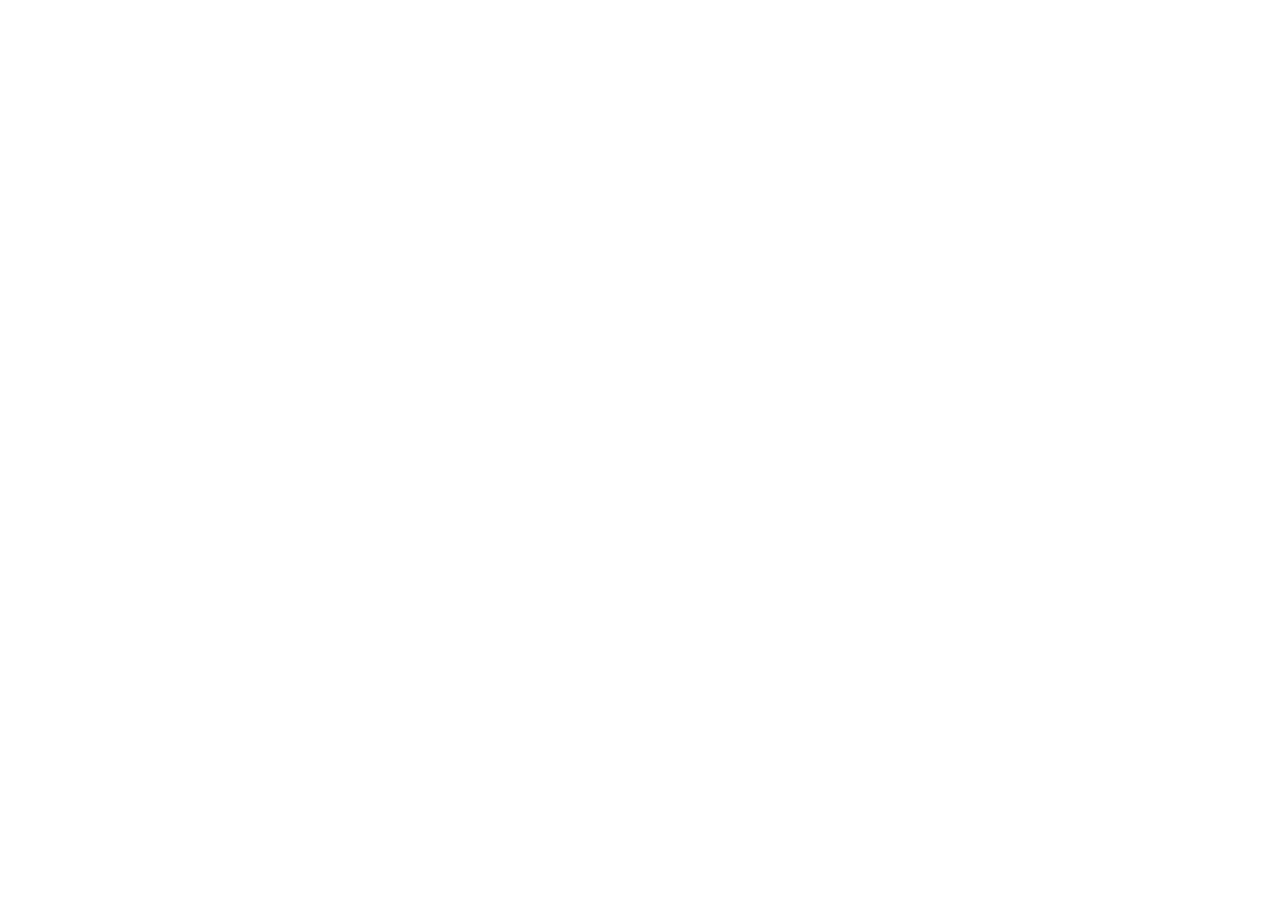
==== dashboard.html @ 737c9f6a "first commit" ====
<!DOCTYPE html>
<html lang="en">
<head>
    <link rel="stylesheet" href="css/D-base.css">
    <link rel="stylesheet" href="css/D-upload-form.css">
    <link rel="stylesheet" href="css/D-announcements.css">
    <link rel="stylesheet" href="css/switch.css">
    <link rel="stylesheet" href="css/D-theme.css">
    
    <meta charset="UTF-8">
    <meta name="viewport" content="width=device-width, initial-scale=1.0">
    <meta name="theme-color" content="#174d38">
    <title>OCalendar | Admin dashboard</title>
</head>
<body>

    <section class="D-dashboard">
        <div class="D-Header">
            <div class="D-logo header-left"><p><span class="brand-accent">OC</span>ALENDAR</p></div>
            <div class="D-title">Administration</div>
            <a class="switcher" href="homepage.html">View calendar <span aria-hidden="true">→</span></a>
        </div>

        <div class="D-sidebar">
            <button type="button" class="D-user" aria-pressed="false">User management</button>
            <button type="button" class="D-event" aria-pressed="false">Events</button>
            <button type="button" class="D-suspension" aria-pressed="false">Suspensions</button>
            <button type="button" class="D-upload" aria-pressed="false">Publish</button>
        </div>

        <div class="D-content-area">
            <!-- A LOT OF DIV e.g class="content-user" -->
            <div class="content-user hidden">
                <div class="content-header">
                    <div class="header-left"><p>USER</p></div>
                    <div class="header-middle user-count"></div>
                    <div class="header-right"></div>
                </div>

                <div class="user-list" id="userList">

                </div>
            </div>

            <div class="content-event hidden">
                <div class="content-header">
                    <div class="header-left"><p>EVENTS</p></div>
                    <div class="header-middle"></div>
                    <div class="header-right"><div class="filter-icon filter-event"><img src="asset/filter.svg" alt=""></div></div>
                
                </div>
                <div class="announcement-list" id="eventList"></div>

            </div>

            <div class="content-suspension hidden">
                <div class="content-header">
                    <div class="header-left"><p>SUSPENSION</p></div>
                    <div class="header-middle"></div>
                    <div class="header-right"><div class="filter-icon filter-suspension "><img src="asset/filter.svg" alt=""></div>
                    
                </div>
                </div>
                <div class="announcement-list" id="suspensionList"></div>

            </div>

            <div class="content-upload">
                <div class="content-header">
                    <div class="header-left"><p>UPLOAD</p></div>
                    <div class="header-middle"></div>
                    <div class="header-right"></div>
                </div>

                    <form id="announcementForm" class="edit-panel">
                        <!-- TITLE -->
                        <label for="title" class="pos-title">Title</label>
                        <input type="text" id="title" placeholder="Enter announcement title" required class="pos-title-input">

                        <!-- Description -->
                        <label for="description" class="pos-description">Description</label>
                        <textarea id="description" placeholder="Enter announcement details..." required class="pos-description-input"></textarea>

                        <!-- IMAGE PREV -->
                        <label class="pos-image-label">Announcement Image</label>

                        <div class="image-preview">
                            <img id="imagePreview" src="asset/announcement-placeholder.svg" alt="Image preview">
                        </div>

                        <input type="file" id="image" accept="image/*" class="pos-image-input">

                        <!-- Content Type -->
                            <label for="contentType" class="pos-content-type-label">Content</label>
                                <select id="contentType" required class="pos-content-type">
                            <option value="" disabled selected>Select content type</option>
                            <option value="Events">Events</option>
                            <option value="Suspension">Suspension</option>
                                </select>

                                <!-- Department -->
                            <label for="department" class="pos-dept-label">Department</label>
                                <select id="department" required class="pos-dept">
                            <option value="" disabled selected>Select department</option>
                            <option value="DPRO">DPRO</option>
                            <option value="IBED">IBED</option>
                            <option value="COLLEGE">COLLEGE</option>
                            <option value="MANAGEMENT">MANAGEMENT</option>
                                </select>

                                <!-- College Program -->
                                <!-- add hidden soon -->
                            <div id="programContainer" class="pos-program-cont">

                                <label for="program" class="pos-program-label">College Program</label>

                                <select id="program" class="pos-program">
                                    <option value="" disabled selected>Select college program</option>
                                    <option value="CAD">
                                        Criminology, Arts and Sciences
                                    </option>
                                    <option value="CS">
                                        College of Computer Studies
                                    </option>
                                    <option value="HRS">
                                        College of Health Related Sciences
                                    </option>
                                    <option value="TE">
                                        College of Teacher Education
                                    </option>
                                    <option value="CME">
                                        College of Corporate and Management Education
                                    </option>
                                </select>

                            </div>

                            <!-- Date -->
                            <label for="eventDate" class="pos-date-label">Date</label>
                            <input type="date" id="eventDate" required class="pos-date">

                            <!-- Time -->
                            <label for="eventTime" class="pos-time-label">Time</label>
                            <input type="time" id="eventTime" required class="pos-time">

                            <!-- Buttons -->
                            <div class="form-buttons pos-form-buttons">
                                <button type="button" id="cancelEdit">Cancel</button>
                                <button type="submit" id="saveButton">Publish Announcement</button>
                            </div>

                    </form>

            </div>


        </div>



    </section>
    <script src="js/announcement-store.js"></script>
    <script src="js/dashboard-guard.js"></script>
    <script src="js/nav.js"></script>
    <script src="js/upload.js"></script>
    <script src="js/announcements-view.js"></script>
    <script src="js/users-view.js"></script>
</body>
</html>
---- css/D-base.css ----
:root{
    
}

*{
    transition-duration: 1s;
}

body{
    background-color: rgb(2, 2, 2);
    margin: 0px;
}

.D-dashboard{
    border: 1px dashed black;
    margin: 0px;
    background-color: rgb(200, 200, 200);

    width: 90%;
    height: 90vh;

    justify-self: center;
    transform: translateY(5%);

    display: grid;
    grid-template-columns: repeat(40, 1fr);
    grid-template-rows: repeat(20, 1fr);
}

.D-Header{
    border: 1px dashed black;
    margin: 0px;
    background-color: rgb(75, 75, 75);

    /* grid pos */
    /* Start: row, col. End: row, col */
    grid-area: 1 / 1 / 3 / 41;
    display: grid;

    grid-template-columns: repeat(3,1fr);
}

.D-sidebar{
    border: 1px dashed black;
    margin: 0px;
    background-color: rgb(255, 255, 255);

    /* grid pos */
    /* Start: row, col. End: row, col */
    grid-area: 4 / 2 / 20 / 7;
    display: grid;

    grid-template-columns: 1fr repeat(3, 2fr) 1fr;
    /* grid-template-rows: 1fr repeat(28,1fr) 1fr; */
    grid-template-rows: 1fr repeat(14,2fr) 1fr;
}

.D-user{
    border: 1px dashed black;
    margin: 0px;
    background-color: rgb(255, 255, 255);

    /* grid pos */
    /* Start: row, col. End: row, col */
    grid-area: 2 / 2 / 4 / 5;
    display: grid;
}

.D-user p{
    justify-self: center;
    align-self: center;
}

.D-event{
    border: 1px dashed black;
    margin: 0px;
    background-color: rgb(255, 255, 255);

    /* grid pos */
    /* Start: row, col. End: row, col */
    grid-area: 5 / 2 / 7 / 5;
    display: grid;
}

.D-event p{
    justify-self: center;
    align-self: center;
}

.D-suspension{
    border: 1px dashed black;
    margin: 0px;
    background-color: rgb(255, 255, 255);

    /* grid pos */
    /* Start: row, col. End: row, col */
    grid-area: 8 / 2 / 10 / 5;
    display: grid;
}

.D-suspension p{
    justify-self: center;
    align-self: center;
}

.D-upload{
    border: 1px dashed black;
    margin: 0px;
    background-color: rgb(255, 255, 255);

    /* grid pos */
    /* Start: row, col. End: row, col */
    grid-area: 14 / 2 / 16 / 5;
    display: grid;
}

.D-upload p{
    justify-self: center;
    align-self: center;
}



/*  */
.D-content-area{
    border: 1px dashed black;
    margin: 0px;
    background-color: rgb(255, 255, 255);

    /* grid pos */
    /* Start: row, col. End: row, col */
    grid-area: 4 / 8 / 20 / 40;
    display: flex;

    display: grid;
    grid-template-rows: 1fr repeat(14,2fr) 1fr;
    grid-template-columns: 1fr repeat(30,2fr) 1fr;
}


.content-user{
    border: 1px dashed black;
    margin: 0px;
    background-color: rgb(226, 226, 226);

    /* grid pos */
    /* Start: row, col. End: row, col */
    grid-area: 2 / 2 / 16 / 32;
    display: flex;

    display: grid;
    grid-template-columns: repeat(29,1fr);
    grid-template-rows: repeat(13,1fr);
}

.content-event{
    border: 1px dashed black;
    margin: 0px;
    background-color: rgb(226, 226, 226);
    /* grid pos */
    /* Start: row, col. End: row, col */
    grid-area: 2 / 2 / 16 / 32;
    display: flex;

    display: grid;
    grid-template-columns: repeat(29,1fr);
    grid-template-rows: repeat(13,1fr);
}

.content-suspension{
    border: 1px dashed black;
    margin: 0px;
    background-color: rgb(226, 226, 226);
    /* grid pos */
    /* Start: row, col. End: row, col */
    grid-area: 2 / 2 / 16 / 32;
    display: flex;

    display: grid;
    grid-template-columns: repeat(29,1fr);
    grid-template-rows: repeat(13,1fr);
}

.content-upload{
    border: 1px dashed black;
    margin: 0px;
    background-color: rgb(226, 226, 226);
    /* grid pos */
    /* Start: row, col. End: row, col */
    grid-area: 2 / 2 / 16 / 32;
    display: flex;

    display: grid;
    grid-template-columns: repeat(29,1fr);
    grid-template-rows: repeat(13,1fr);
}

.content-header{
    border: 1px dashed black;

    margin: 0px;
    background-color: rgb(141, 140, 140);

    /* grid pos */
    /* Start: row, col. End: row, col */
    grid-area: 1 / 1 / 3 / 32;
    display: grid;
    grid-template-columns: repeat(3,1fr);
}

.header-left{
    /* grid pos */
    /* Start: row, col. End: row, col */
    grid-column-start: 1;
    font-size: 3vh;
    margin: 0;
    margin-left: 5%;

    align-self: center;
    
    
}

.header-middle{
    /* grid pos */
    /* Start: row, col. End: row, col */
    grid-column-start: 2;
    justify-self: center;
}

.header-right{
    /* grid pos */
    /* Start: row, col. End: row, col */
    grid-column-start: 3;
    justify-self: end;
    align-self: center;
    margin-right: 3%;
}

.user-list{
    grid-area: 3 / 1 / 16 / 30;

}

.user-count{
    font-size: 3vh;
    align-self: center;

}

.filter-icon{
    border: 1px dashed black;
    margin: 0px;
    background-color: rgb(141, 140, 140);
}

.filter-icon img{

    justify-self: center;
    align-self: center;

    height: 50px;
    width: 50px;
}

/*  */
/*  */
/*  */
.hidden{
    display: none;
}

/*  */

.announcement-list{
    grid-area: 3 / 1 / 16 / 30;
    overflow-y: scroll;
    
}

.announcement-list { display: grid; gap: 12px; padding: 12px; }
.announcement-card { display: flex; gap: 12px; border: 1px solid #ccc; border-radius: 8px; padding: 12px; background: #fff; }
.announcement-img { width: 120px; height: 120px; object-fit: cover; border-radius: 8px; }
.announcement-meta { margin: 2px 0; font-size: 0.85rem; color: #666; }
.announcement-empty { padding: 12px; color: #888; }
---- css/D-upload-form.css ----
#announcementForm{
    border: 1px dashed black;
    margin: 0px;
    background-color: rgb(249, 248, 248);

    /* grid pos */
    /* Start: row, col. End: row, col */
    grid-area: 3 / 1 / 14 / 31;

    display: grid;
    grid-template-rows: 0.5fr repeat(10,2fr) 0.5fr;
    grid-template-columns: 1.5fr repeat(30,2fr) 1.5fr;
}

.pos-title{

    /* border: 1px dashed black;
    margin: 0px;
    background-color: rgb(124, 94, 117); */

    /* grid pos */
    /* Start: row, col. End: row, col */
    grid-area: 2 / 2 / 3 / 15;

}

.pos-title-input{
    /* border: 1px dashed black;
    margin: 0px;
    background-color: rgb(124, 94, 117); */

    /* grid pos */
    /* Start: row, col. End: row, col */
    grid-area: 3 / 2 / 4 / 14;
}

.pos-description{

    /* border: 1px dashed black;
    margin: 0px;
    background-color: rgb(124, 94, 117); */

    /* grid pos */
    /* Start: row, col. End: row, col */
    grid-area: 4 / 2 / 5 / 15;
}

.pos-description-input{
    /* border: 1px dashed black;
    margin: 0px;
    background-color: rgb(124, 94, 117); */

    /* grid pos */
    /* Start: row, col. End: row, col */
    grid-area: 5 / 2 / 8 / 14;
}

.pos-image-label{

    /* border: 1px dashed black;
    margin: 0px;
    background-color: rgb(124, 94, 117); */

    /* grid pos */
    /* Start: row, col. End: row, col */
    grid-area: 8 / 2 / 9 / 15;
}

.image-preview {
    aspect-ratio: 1 / 1;
    overflow: hidden;
    border-radius: 8px;
    background: #eee;

    /* grid pos */
    /* Start: row, col. End: row, col */
    grid-area: 9 / 2 / 12 / 5;
}

.image-preview img {
    width: 100%;
    height: 100%;
    object-fit: cover;
    display: block;
}

.pos-content-type-label{
    /* border: 1px dashed black;
    margin: 0px;
    background-color: rgb(124, 94, 117); */

    /* grid pos */
    /* Start: row, col. End: row, col */
    grid-area: 2 / 16 / 3 / 32;
}

.pos-content-type-label{
    /* border: 1px dashed black;
    margin: 0px;
    background-color: rgb(124, 94, 117); */

    /* grid pos */
    /* Start: row, col. End: row, col */
    grid-area: 2 / 16 / 3 / 32;
}

.pos-content-type{
    /* border: 1px dashed black;
    margin: 0px;
    background-color: rgb(124, 94, 117); */

    /* grid pos */
    /* Start: row, col. End: row, col */
    grid-area: 3 / 16 / 4 / 32;
}

.pos-dept-label{
    /* border: 1px dashed black;
    margin: 0px;
    background-color: rgb(124, 94, 117); */

    /* grid pos */
    /* Start: row, col. End: row, col */
    grid-area: 4 / 16 / 5 / 32;
}

.pos-dept{
    /* border: 1px dashed black;
    margin: 0px;
    background-color: rgb(124, 94, 117); */

    /* grid pos */
    /* Start: row, col. End: row, col */
    grid-area: 5 / 16 / 6 / 32;
}

.pos-program-cont{
    /* border: 1px dashed black;
    margin: 0px;
    background-color: rgb(124, 94, 117); */

    /* grid pos */
    /* Start: row, col. End: row, col */
    grid-area: 6 / 16 / 8 / 32;

    display: grid;
    grid-template-rows: repeat(2, 1fr);
}
.pos-program-label{
    /* border: 1px dashed black;
    margin: 0px;
    background-color: rgb(124, 94, 117); */

    /* grid pos */
    /* Start: row, col. End: row, col */
    grid-row-start: 1;
}

.pos-program{
    /* border: 1px dashed black;
    margin: 0px;
    background-color: rgb(124, 94, 117); */

    /* grid pos */
    /* Start: row, col. End: row, col */
    grid-row-start: 2;
}

.pos-date-label{
    /* border: 1px dashed black;
    margin: 0px;
    background-color: rgb(124, 94, 117); */

    /* grid pos */
    /* Start: row, col. End: row, col */
    grid-area: 8 / 16 / 9 / 20;
}

.pos-date{
    /* border: 1px dashed black;
    margin: 0px;
    background-color: rgb(124, 94, 117); */

    /* grid pos */
    /* Start: row, col. End: row, col */
    grid-area: 9 / 16 / 10 / 22;
}

.pos-time-label{
    /* border: 1px dashed black;
    margin: 0px;
    background-color: rgb(124, 94, 117); */

    /* grid pos */
    /* Start: row, col. End: row, col */
    grid-area: 8 / 24 / 9 / 31;
}

.pos-time{
    /* border: 1px dashed black;
    margin: 0px;
    background-color: rgb(124, 94, 117); */

    /* grid pos */
    /* Start: row, col. End: row, col */
    grid-area: 9 / 24 / 10 / 31;
}
.pos-form-buttons{
    /* border: 1px dashed black;
    margin: 0px;
    background-color: rgb(124, 94, 117); */


    /* grid pos */
    /* Start: row, col. End: row, col */
    grid-area: 10 / 16 / 12 / 32;
    align-content: center;
    justify-self: end;
}

.form-buttons button {
    padding: 12px 20px;
    border: 1px solid grey;
    border-radius: 7px;
    cursor: pointer;
}

.pos-program-cont.is-disabled label { opacity: 0.5; }
.pos-program:disabled { cursor: not-allowed; background: #f0f0f0; }







/*  */
.edit-panel input,
.edit-panel textarea,
.edit-panel select {
    width: 100%;
    padding: 6px;
    border: 1px solid #ccc;
    border-radius: 7px;
    font: inherit;
}

.pos-image-input{

    /* grid pos */
    /* Start: row, col. End: row, col */
    transform: translateY(-12px);
    grid-area: 10 / 6 / 11 / 13;
    padding: 0;

}

label{
    align-self: center;
}
---- css/D-announcements.css ----
/* ===========================================================
   D-announcements.css
   Cards (2 per row, fixed height), popups, filter icon
   =========================================================== */

/* ---------- List: two cards per row ---------- */
.announcement-list {
    display: grid;
    grid-template-columns: repeat(2, minmax(0, 1fr));
    gap: 16px;
    padding: 16px;
    align-content: start;
    overflow-y: auto;          /* needs a bounded height from its parent to scroll */
}

.announcement-empty {
    grid-column: 1 / -1;
    padding: 12px;
    color: #888;
}

/* ---------- Card (fixed height, square image on the left) ---------- */
.announcement-card {
    display: flex;
    gap: 16px;
    height: 200px;
    box-sizing: border-box;
    padding: 12px;
    background: #fff;
}

.announcement-img-box {
    flex: 0 0 176px;
    width: 176px;
    height: 176px;
    border: 1px solid #000;
    background: #eee;
    display: flex;
    align-items: center;
    justify-content: center;
    overflow: hidden;
    color: #888;
}

.announcement-img {
    width: 100%;
    height: 100%;
    object-fit: cover;
    display: block;
}

.announcement-info {
    flex: 1;
    min-width: 0;
    display: flex;
    flex-direction: column;
    justify-content: space-between;
    align-items: center;
    text-align: center;
}

.announcement-title {
    margin: 0;
    font-size: 1rem;
    display: -webkit-box;
    -webkit-line-clamp: 2;
    -webkit-box-orient: vertical;
    overflow: hidden;
    max-width: 100%;
}

.announcement-meta {
    margin: 0;
    font-size: 0.9rem;
    max-width: 100%;
    overflow: hidden;
    text-overflow: ellipsis;
    white-space: nowrap;
}

/* Delete + Edit sit bottom-right */
.announcement-actions {
    align-self: flex-end;
    display: flex;
    gap: 12px;
}

.icon-btn {
    width: 40px;
    height: 40px;
    display: grid;
    place-items: center;
    padding: 0;
    background: #fff;
    color: #000;
    border: 2px solid #000;
    cursor: pointer;
}
.icon-btn:hover { background: #000; color: #fff; }
.icon-btn.danger:hover { background: #c62828; border-color: #c62828; }

/* ---------- Filter icon ---------- */
.filter-icon { cursor: pointer; }
.filter-icon.active { outline: 2px solid #008f1f; border-radius: 6px; }

/* ---------- Popup ---------- */
.modal-overlay {
    position: fixed;
    inset: 0;
    background: rgba(0, 0, 0, 0.5);
    display: flex;
    align-items: center;
    justify-content: center;
    z-index: 1000;
}

.modal-box {
    width: min(560px, 92vw);
    box-sizing: border-box;
    padding: 16px;
    background: #fff;
}

.modal-title { margin: 0 0 16px; font-weight: 400; font-size: 1.5rem; }
.modal-text { margin: 0 0 24px; }
.modal-body { min-height: 60px; }

.modal-actions { display: flex; gap: 24px; margin-top: 24px; }

.modal-btn {
    flex: 1;
    padding: 8px;
    font: inherit;
    font-size: 1.25rem;
    border: 0;
    cursor: pointer;
}
.modal-cancel  { background: #b9b9b9; color: #000; }
.modal-confirm { background: #008f1f; color: #fff; }
.modal-confirm.danger { background: #c62828; }

/* ---------- Filter popup fields ---------- */
.filter-grid {
    display: grid;
    grid-template-columns: repeat(3, 1fr);
    gap: 16px;
}
.filter-field { display: flex; flex-direction: column; gap: 6px; }
.filter-label { font-size: 0.85rem; color: #555; }

.filter-grid select,
.filter-grid input {
    width: 100%;
    box-sizing: border-box;
    padding: 8px;
    font: inherit;
    font-size: 0.9rem;
    color: #fff;
    background: #6f6f6f;
    border: 0;
    color-scheme: dark;
}
.filter-grid select:disabled,
.filter-grid input:disabled { opacity: 0.45; cursor: not-allowed; }

.filter-clear {
    margin-top: 12px;
    padding: 0;
    background: none;
    border: 0;
    color: #555;
    text-decoration: underline;
    cursor: pointer;
}

@media (max-width: 560px) {
    .filter-grid { grid-template-columns: 1fr; }
}

/* ---------- Upload form: program disabled look ---------- */
.pos-program-cont.is-disabled label { opacity: 0.5; }
.pos-program:disabled { cursor: not-allowed; background: #f0f0f0; }

/* ---------- Users tab (read-only list) ---------- */
.user-list {
    display: grid;
    gap: 10px;
    padding: 16px;
    align-content: start;
    overflow-y: auto;
}

.user-row {
    display: flex;
    align-items: center;
    gap: 14px;
    padding: 12px;
    background: #fff;
    border: 1px solid #ddd;
    border-radius: 7px;
}

.user-avatar {
    flex: 0 0 44px;
    width: 44px;
    height: 44px;
    border-radius: 50%;
    background: #6f6f6f;
    color: #fff;
    display: grid;
    place-items: center;
    font-size: 1.1rem;
    text-transform: uppercase;
}

.user-main { flex: 1; min-width: 0; }
.user-name { margin: 0; font-weight: 600; }
.user-name.pending { font-weight: 400; font-style: italic; color: #888; }

.user-email,
.user-meta {
    margin: 2px 0 0;
    font-size: 0.85rem;
    color: #555;
    overflow: hidden;
    text-overflow: ellipsis;
    white-space: nowrap;
}

.user-joined { font-size: 0.8rem; color: #888; white-space: nowrap; }
---- css/switch.css ----
:root{

}

.switcher{
    position: fixed;
    z-index: 5;
    height: 50px;
    width: 120px;

    margin: 1px;
    background-color: wheat;
    top: 0;
    justify-content: center;

    border-radius: 10px;
    text-decoration: none;
}

.switcher > p{
    font-family: 'Times New Roman', Times, serif;
    font-size: 1.5vh;
    align-self: center;
    justify-self: center;
    text-decoration: none;
    color: rgb(0, 0, 0);
}
---- css/D-theme.css ----
:root {
    --dashboard-green: #174d38;
    --dashboard-green-dark: #103b2b;
    --dashboard-green-soft: #e8f0eb;
    --dashboard-gold: #c49a45;
    --dashboard-gold-soft: #f5eedf;
    --dashboard-ink: #1d2b24;
    --dashboard-muted: #718078;
    --dashboard-border: #e3e9e4;
    --dashboard-canvas: #f3f6f3;
    --dashboard-white: #fff;
    --dashboard-radius: 14px;
    font-family: Inter, "Segoe UI", Arial, sans-serif;
}

* {
    box-sizing: border-box;
    transition-duration: 180ms;
}

body {
    min-width: 320px;
    margin: 0;
    padding: 24px;
    background:
        radial-gradient(ellipse at 12% 0%, rgba(196, 154, 69, 0.12), transparent 34%),
        var(--dashboard-canvas);
    color: var(--dashboard-ink);
    font-family: Inter, "Segoe UI", Arial, sans-serif;
}

.D-dashboard {
    width: min(1480px, 100%);
    height: calc(100vh - 48px);
    min-height: min(760px, calc(100vh - 48px));
    margin: 0 auto;
    overflow: hidden;
    border: 1px solid rgba(23, 77, 56, 0.08);
    border-radius: 20px;
    background: var(--dashboard-white);
    box-shadow: 0 22px 65px rgba(27, 55, 39, 0.12);
    display: grid;
    grid-template-columns: 248px minmax(0, 1fr);
    grid-template-rows: 76px minmax(0, 1fr);
}

.D-Header {
    grid-area: 1 / 1 / 2 / 3;
    display: flex;
    align-items: center;
    padding: 0 32px;
    border: 0;
    border-bottom: 1px solid var(--dashboard-border);
    background: var(--dashboard-white);
}

.D-logo.header-left {
    margin: 0;
    color: var(--dashboard-green);
    font-size: 15px;
    font-weight: 800;
    letter-spacing: 0.15em;
}

.D-logo .brand-accent {
    color: var(--dashboard-gold);
}

.D-logo p {
    margin: 0;
}

.D-title {
    margin-left: auto;
    margin-right: 22px;
    color: var(--dashboard-muted);
    font-size: 13px;
    font-weight: 600;
    letter-spacing: 0.03em;
}

.D-sidebar {
    grid-area: 2 / 1 / 3 / 2;
    display: flex;
    flex-direction: column;
    align-items: stretch;
    gap: 18px;
    padding: 28px 16px;
    border: 0;
    border-right: 1px solid var(--dashboard-border);
    background: #fbfcfb;
}

.D-sidebar::before {
    content: "WORKSPACE";
    margin: 0 12px 10px;
    color: #97a39b;
    font-size: 10px;
    font-weight: 700;
    letter-spacing: 0.14em;
}

.D-sidebar button {
    min-height: 48px;
    width: 100%;
    padding: 0 13px;
    display: flex;
    align-items: center;
    gap: 12px;
    border: 0;
    border-radius: 10px;
    background: transparent;
    color: #58665d;
    font: inherit;
    font-size: 13px;
    font-weight: 600;
    text-align: left;
    cursor: pointer;
}

.D-sidebar .D-upload {
    margin-top: auto;
}

.D-sidebar button:hover {
    background: #f0f4f1;
    color: var(--dashboard-green);
}

.D-sidebar button.is-active {
    background: var(--dashboard-green);
    color: #fff;
    box-shadow: 0 5px 12px rgba(23, 77, 56, 0.16);
}

.D-sidebar button:focus-visible,
.switcher:focus-visible,
.filter-icon:focus-visible,
.edit-panel :focus-visible,
.form-buttons button:focus-visible {
    outline: 3px solid rgba(196, 154, 69, 0.55);
    outline-offset: 2px;
}

.D-content-area {
    grid-area: 2 / 2 / 3 / 3;
    min-width: 0;
    min-height: 0;
    padding: 24px;
    display: block;
    border: 0;
    background: #f7f9f7;
}

.content-user,
.content-event,
.content-suspension,
.content-upload {
    width: 100%;
    height: 100%;
    min-width: 0;
    min-height: 0;
    overflow: hidden;
    border: 1px solid var(--dashboard-border);
    border-radius: var(--dashboard-radius);
    background: var(--dashboard-white);
    display: grid;
    grid-template-columns: minmax(0, 1fr);
    grid-template-rows: 70px minmax(0, 1fr);
    box-shadow: 0 4px 16px rgba(31, 56, 40, 0.035);
}

.content-header {
    grid-area: 1 / 1 / 2 / 2;
    min-width: 0;
    padding: 0 24px;
    display: grid;
    grid-template-columns: 1fr auto 1fr;
    align-items: center;
    border: 0;
    border-bottom: 1px solid var(--dashboard-border);
    background: #fff;
}

.content-header .header-left {
    margin: 0;
    color: var(--dashboard-ink);
    font-size: 12px;
    font-weight: 800;
    letter-spacing: 0.12em;
}

.content-header .header-middle {
    color: var(--dashboard-muted);
    font-size: 12px;
}

.content-header .header-right {
    margin: 0;
}

.content-header .header-middle.user-count {
    padding: 6px 10px;
    border-radius: 20px;
    background: var(--dashboard-green-soft);
    color: var(--dashboard-green);
    font-weight: 700;
}

.user-list,
.announcement-list {
    grid-area: 2 / 1 / 3 / 2;
    min-height: 0;
    overflow-y: auto;
}

.user-list {
    padding: 20px;
    align-content: start;
    gap: 10px;
}

.user-row {
    min-width: 0;
    padding: 14px 16px;
    border: 1px solid var(--dashboard-border);
    border-radius: 11px;
    background: #fff;
}

.user-row:hover,
.announcement-card:hover {
    border-color: #c8d7ce;
    box-shadow: 0 7px 18px rgba(31, 56, 40, 0.07);
}

.user-avatar {
    background: var(--dashboard-green-soft);
    color: var(--dashboard-green);
    font-weight: 700;
}

.user-email,
.user-meta {
    color: var(--dashboard-muted);
}

.filter-icon {
    width: 38px;
    height: 38px;
    display: grid;
    place-items: center;
    border: 1px solid var(--dashboard-border);
    border-radius: 9px;
    background: white;
    cursor: pointer;
}

.filter-icon:hover,
.filter-icon.active {
    border-color: var(--dashboard-gold);
    background: var(--dashboard-gold-soft);
}

.filter-icon img {
    width: 19px;
    height: 19px;
}

.announcement-list {
    grid-template-columns: repeat(2, minmax(0, 1fr));
    gap: 8px;
    padding: 20px;
    align-content: start;
}

.announcement-card {
    min-width: 0;
    height: auto;
    min-height: 164px;
    gap: 14px;
    padding: 14px;
    border: 1px solid var(--dashboard-border);
    border-radius: 11px;
    background: #fff;
}

.announcement-img-box {
    flex-basis: 110px;
    width: 110px;
    height: 110px;
    flex-shrink: 0;
    border: 0;
    border-radius: 9px;
    background: #f0f4f1;
    color: var(--dashboard-muted);
    font-size: 12px;
}

.announcement-info {
    min-width: 0;
    align-items: flex-start;
    text-align: left;
}

.announcement-title {
    color: var(--dashboard-ink);
    font-size: 14px;
    font-weight: 700;
    line-height: 1.4;
}

.announcement-meta {
    color: var(--dashboard-muted);
    font-size: 11px;
}

.announcement-actions {
    gap: 7px;
}

.icon-btn {
    width: 32px;
    height: 32px;
    border: 1px solid var(--dashboard-border);
    border-radius: 8px;
    background: #fff;
    color: var(--dashboard-green);
}

.icon-btn:hover {
    border-color: var(--dashboard-green);
    background: var(--dashboard-green);
    color: #fff;
}

.icon-btn.danger:hover {
    border-color: #b94a48;
    background: #b94a48;
    color: #fff;
}

.announcement-empty {
    color: var(--dashboard-muted);
}

.modal-overlay {
    background: rgba(15, 34, 24, 0.54);
    backdrop-filter: blur(3px);
}

.modal-box {
    border: 1px solid var(--dashboard-border);
    border-radius: 14px;
    box-shadow: 0 20px 60px rgba(0, 0, 0, 0.18);
}

.modal-title {
    color: var(--dashboard-ink);
    font-weight: 700;
}

.modal-btn {
    border-radius: 8px;
}

.modal-cancel {
    background: #f0f3f0;
    color: #4d5a52;
}

.modal-confirm {
    background: var(--dashboard-green);
}

.filter-label {
    color: var(--dashboard-muted);
}

.filter-grid select,
.filter-grid input {
    border: 1px solid var(--dashboard-border);
    border-radius: 7px;
    background: #f7f9f7;
    color: var(--dashboard-ink);
    color-scheme: light;
}

.filter-clear {
    color: var(--dashboard-green);
}

.switcher {
    position: static;
    z-index: 5;
    width: auto;
    height: auto;
    margin: 0 0 0 8px;
    padding: 9px 13px;
    display: inline-flex;
    align-items: center;
    gap: 8px;
    border: 1px solid var(--dashboard-border);
    border-radius: 9px;
    background: #fff;
    color: var(--dashboard-green);
    font-size: 12px;
    font-weight: 700;
    text-decoration: none;
}

.switcher:hover {
    border-color: var(--dashboard-gold);
    background: var(--dashboard-gold-soft);
}

.switcher span {
    color: var(--dashboard-gold);
    font-size: 16px;
    line-height: 1;
}

.hidden {
    display: none !important;
}

#announcementForm {
    grid-area: 2 / 1 / 3 / 2;
    min-height: 0;
    overflow-y: auto;
    padding: 22px 26px 26px;
    display: grid;
    grid-template-columns: minmax(0, 1fr) minmax(0, 1fr);
    grid-template-rows: repeat(3, auto) minmax(100px, 1fr) repeat(6, auto);
    gap: 9px 22px;
    border: 0;
    background: #fff;
}

#announcementForm label {
    align-self: end;
    color: #536158;
    font-size: 11px;
    font-weight: 700;
    letter-spacing: 0.04em;
}

.pos-title { grid-area: 1 / 1 / 2 / 2; }
.pos-title-input { grid-area: 2 / 1 / 3 / 2; }
.pos-description { grid-area: 3 / 1 / 4 / 2; }
.pos-description-input { grid-area: 4 / 1 / 7 / 2; resize: vertical; }
.pos-image-label { grid-area: 7 / 1 / 8 / 2; }
.image-preview { grid-area: 8 / 1 / 10 / 2; width: min(100%, 180px); }
.pos-image-input { grid-area: 10 / 1 / 11 / 2; align-self: center; }
.pos-content-type-label { grid-area: 1 / 2 / 2 / 3; }
.pos-content-type { grid-area: 2 / 2 / 3 / 3; }
.pos-dept-label { grid-area: 3 / 2 / 4 / 3; }
.pos-dept { grid-area: 4 / 2 / 5 / 3; }
.pos-program-cont { grid-area: 5 / 2 / 7 / 3; }
.pos-date-label { grid-area: 7 / 2 / 8 / 3; }
.pos-date { grid-area: 8 / 2 / 9 / 3; }
.pos-time-label { grid-area: 9 / 2 / 10 / 3; }
.pos-time { grid-area: 10 / 2 / 11 / 3; }
.pos-form-buttons { grid-area: 11 / 1 / 12 / 3; }

.edit-panel input:not([type="file"]),
.edit-panel textarea,
.edit-panel select {
    width: 100%;
    min-width: 0;
    min-height: 42px;
    padding: 10px 12px;
    border: 1px solid #dce4de;
    border-radius: 8px;
    background: #fff;
    color: var(--dashboard-ink);
    font: inherit;
    font-size: 13px;
}

.edit-panel textarea {
    min-height: 120px;
    line-height: 1.5;
}

.edit-panel input::placeholder,
.edit-panel textarea::placeholder {
    color: #9aa59e;
}

.image-preview {
    aspect-ratio: 1 / 1;
    overflow: hidden;
    border: 1px dashed #cbd7ce;
    border-radius: 10px;
    background: #f3f6f3;
}

.pos-image-input {
    width: 100%;
    max-width: 100%;
    color: var(--dashboard-muted);
    font-size: 12px;
}

.pos-program-cont {
    display: grid;
    grid-template-rows: auto auto;
    gap: 6px;
}

.pos-program-cont.is-disabled label {
    opacity: 0.5;
}

.pos-program:disabled {
    cursor: not-allowed;
    background: #f3f5f3;
}

.form-buttons {
    display: flex;
    justify-content: flex-end;
    gap: 10px;
    padding-top: 8px;
}

.form-buttons button {
    min-height: 42px;
    padding: 0 18px;
    border: 1px solid var(--dashboard-border);
    border-radius: 8px;
    background: #fff;
    color: #4d5a52;
    font: inherit;
    font-size: 12px;
    font-weight: 700;
    cursor: pointer;
}

.form-buttons button:hover {
    border-color: #c6d2c9;
    background: #f5f7f5;
}

.form-buttons #saveButton {
    border-color: var(--dashboard-green);
    background: var(--dashboard-green);
    color: #fff;
}

.form-buttons #saveButton:hover {
    border-color: var(--dashboard-green-dark);
    background: var(--dashboard-green-dark);
}

@media (max-width: 760px) {
    body {
        padding: 12px;
    }

    .D-dashboard {
        height: calc(100vh - 24px);
        min-height: 620px;
        grid-template-columns: 1fr;
        grid-template-rows: 66px 64px minmax(0, 1fr);
        border-radius: 15px;
    }

    .D-Header {
        grid-area: 1 / 1 / 2 / 2;
        padding: 0 18px;
    }

    .switcher {
        flex: 0 0 auto;
        margin-left: 12px;
        padding: 8px 10px;
        font-size: 11px;
    }

    .D-title {
        display: none;
    }

    .D-sidebar {
        grid-area: 2 / 1 / 3 / 2;
        min-width: 0;
        flex-direction: row;
        gap: 9px;
        overflow-x: auto;
        padding: 8px 12px;
        border-right: 0;
        border-bottom: 1px solid var(--dashboard-border);
    }

    .D-sidebar::before {
        display: none;
    }

    .D-sidebar button {
        min-width: max-content;
        min-height: 44px;
        width: auto;
        padding: 0 11px;
        font-size: 11px;
    }

    .D-sidebar .D-upload {
        margin-top: 0;
    }

    .D-content-area {
        grid-area: 3 / 1 / 4 / 2;
        padding: 12px;
    }

    .content-header {
        padding: 0 16px;
    }

    #announcementForm {
        padding: 16px;
        gap: 8px 12px;
    }
}

@media (max-width: 960px) {
    .announcement-list {
        grid-template-columns: 1fr;
    }
}

@media (max-width: 520px) {
    .D-dashboard {
        grid-template-rows: 60px 58px minmax(0, 1fr);
    }

    .D-logo.header-left {
        font-size: 12px;
        letter-spacing: 0.1em;
    }

    .switcher {
        padding: 7px 8px;
        gap: 5px;
        font-size: 10px;
    }

    .D-sidebar button {
        min-width: max-content;
        padding: 0 9px;
        font-size: 10px;
    }

    .announcement-list {
        grid-template-columns: 1fr;
        padding: 12px;
    }

    .content-user,
    .content-event,
    .content-suspension,
    .content-upload {
        grid-template-rows: 60px minmax(0, 1fr);
    }

    .content-header {
        padding: 0 12px;
    }

    .content-header .header-left {
        font-size: 11px;
    }

    #announcementForm {
        grid-template-columns: minmax(0, 1fr);
        grid-template-rows: repeat(3, auto) minmax(100px, auto) repeat(13, auto);
    }

    .pos-title,
    .pos-title-input,
    .pos-description,
    .pos-description-input,
    .pos-image-label,
    .image-preview,
    .pos-image-input,
    .pos-content-type-label,
    .pos-content-type,
    .pos-dept-label,
    .pos-dept,
    .pos-program-cont,
    .pos-date-label,
    .pos-date,
    .pos-time-label,
    .pos-time,
    .pos-form-buttons {
        grid-column: 1;
    }

    .pos-description-input { grid-row: 4; }
    .pos-image-label { grid-row: 5; }
    .image-preview { grid-row: 6; width: 120px; }
    .pos-image-input { grid-row: 7; }
    .pos-content-type-label { grid-row: 8; }
    .pos-content-type { grid-row: 9; }
    .pos-dept-label { grid-row: 10; }
    .pos-dept { grid-row: 11; }
    .pos-program-cont { grid-row: 12; }
    .pos-date-label { grid-row: 13; }
    .pos-date { grid-row: 14; }
    .pos-time-label { grid-row: 15; }
    .pos-time { grid-row: 16; }
    .pos-form-buttons { grid-row: 17; }
}

@media (prefers-reduced-motion: reduce) {
    *,
    *::before,
    *::after {
        scroll-behavior: auto !important;
        transition-duration: 0.01ms !important;
    }
}
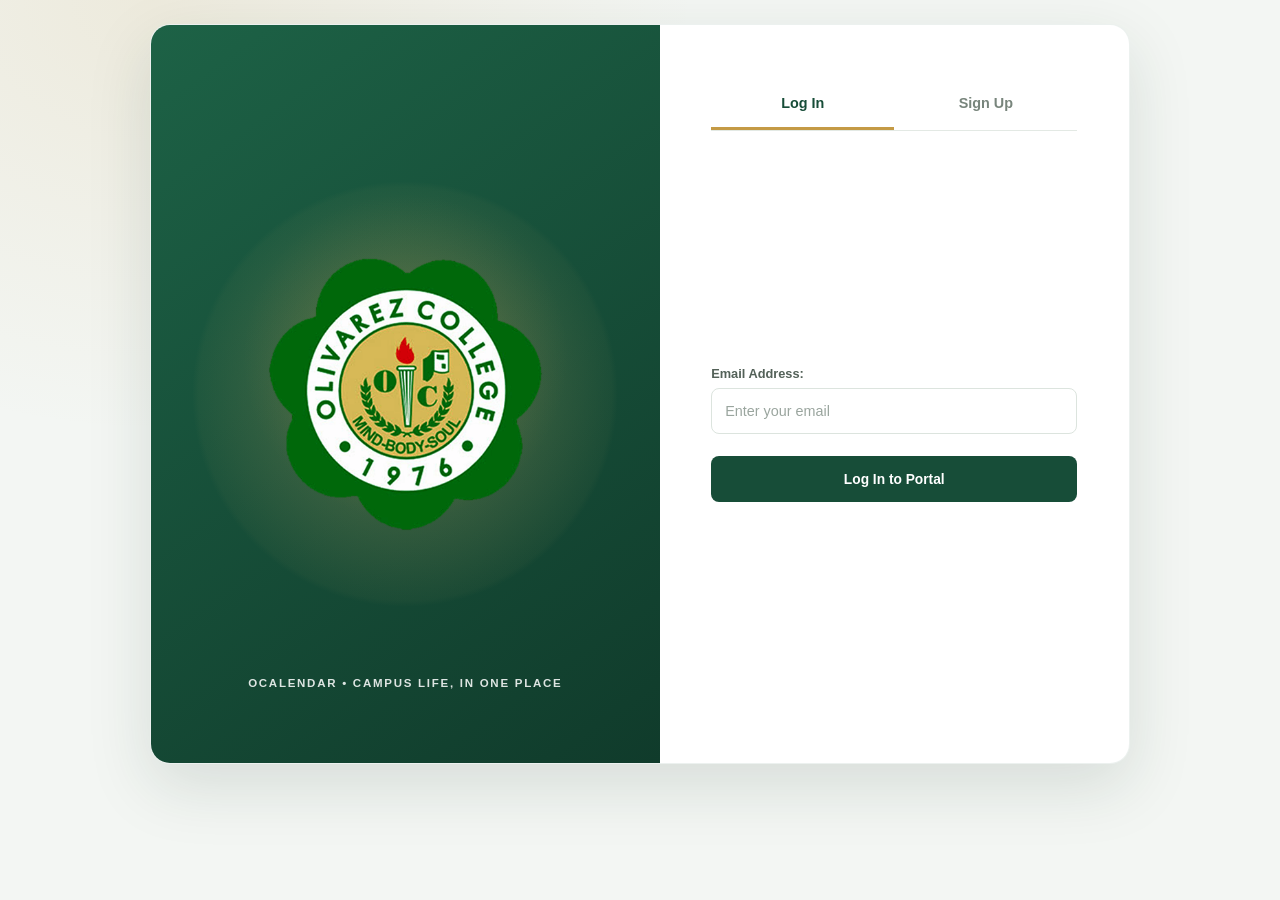
==== commit 0a61e367: "RENAMED TO INDEX" ====
--- a/dashboard.html
+++ b/dashboard.html
@@ -18,7 +18,7 @@
         <div class="D-Header">
             <div class="D-logo header-left"><p><span class="brand-accent">OC</span>ALENDAR</p></div>
             <div class="D-title">Administration</div>
-            <a class="switcher" href="homepage.html">View calendar <span aria-hidden="true">→</span></a>
+            <a class="switcher" href="index.html">View calendar <span aria-hidden="true">→</span></a>
         </div>
 
         <div class="D-sidebar">
--- a/css/D-theme.css
+++ b/css/D-theme.css
@@ -450,7 +450,7 @@
 .pos-description { grid-area: 3 / 1 / 4 / 2; }
 .pos-description-input { grid-area: 4 / 1 / 7 / 2; resize: vertical; }
 .pos-image-label { grid-area: 7 / 1 / 8 / 2; }
-.image-preview { grid-area: 8 / 1 / 10 / 2; width: min(100%, 180px); }
+.image-preview { grid-area: 8 / 1 / 10 / 2; width: min(100%, 50px); }
 .pos-image-input { grid-area: 10 / 1 / 11 / 2; align-self: center; }
 .pos-content-type-label { grid-area: 1 / 2 / 2 / 3; }
 .pos-content-type { grid-area: 2 / 2 / 3 / 3; }
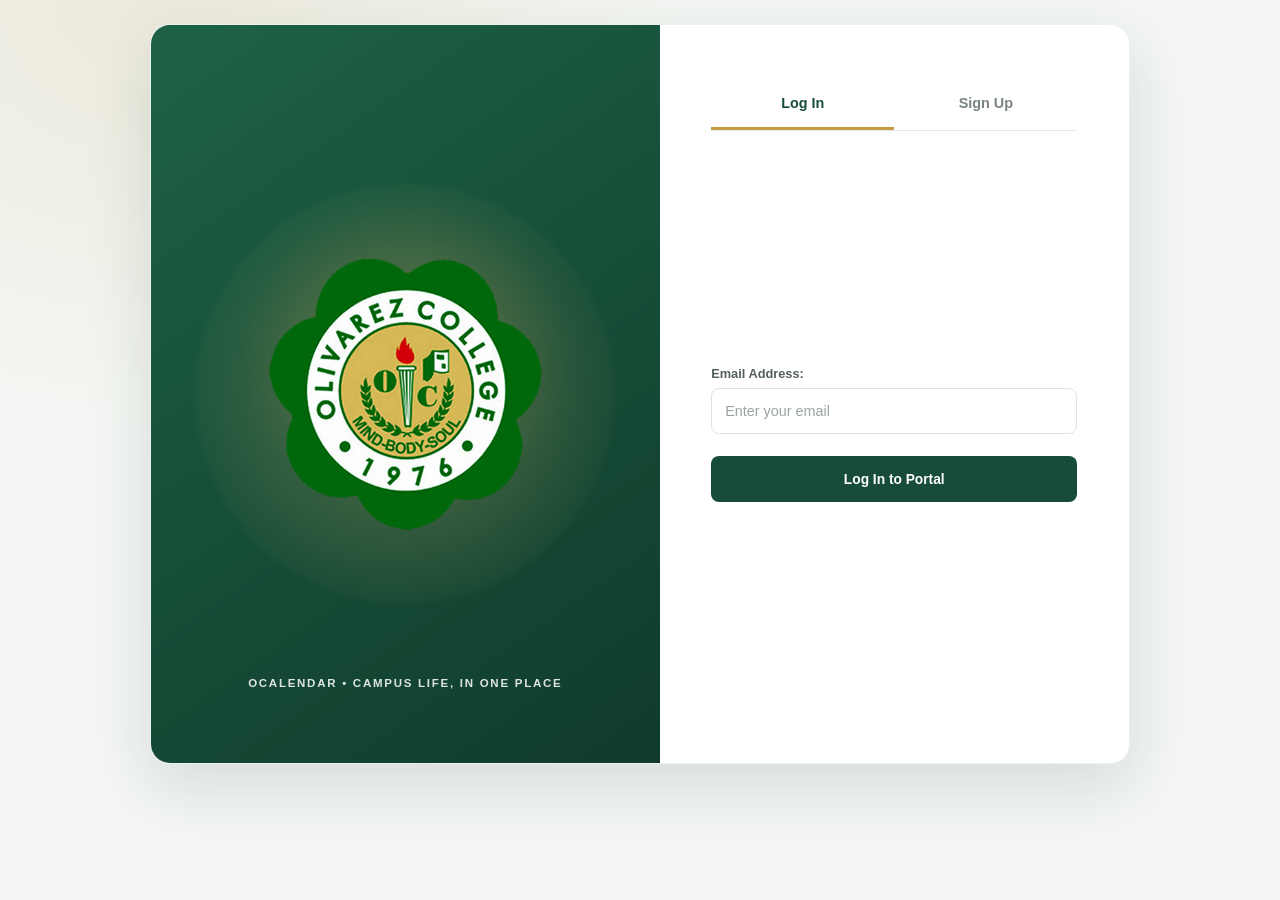
==== commit 094c9050: "Add general announcement department" ====
--- a/dashboard.html
+++ b/dashboard.html
@@ -106,6 +106,7 @@
                             <option value="IBED">IBED</option>
                             <option value="COLLEGE">COLLEGE</option>
                             <option value="MANAGEMENT">MANAGEMENT</option>
+                            <option value="GENERAL">GENERAL (All departments)</option>
                                 </select>
 
                                 <!-- College Program -->
